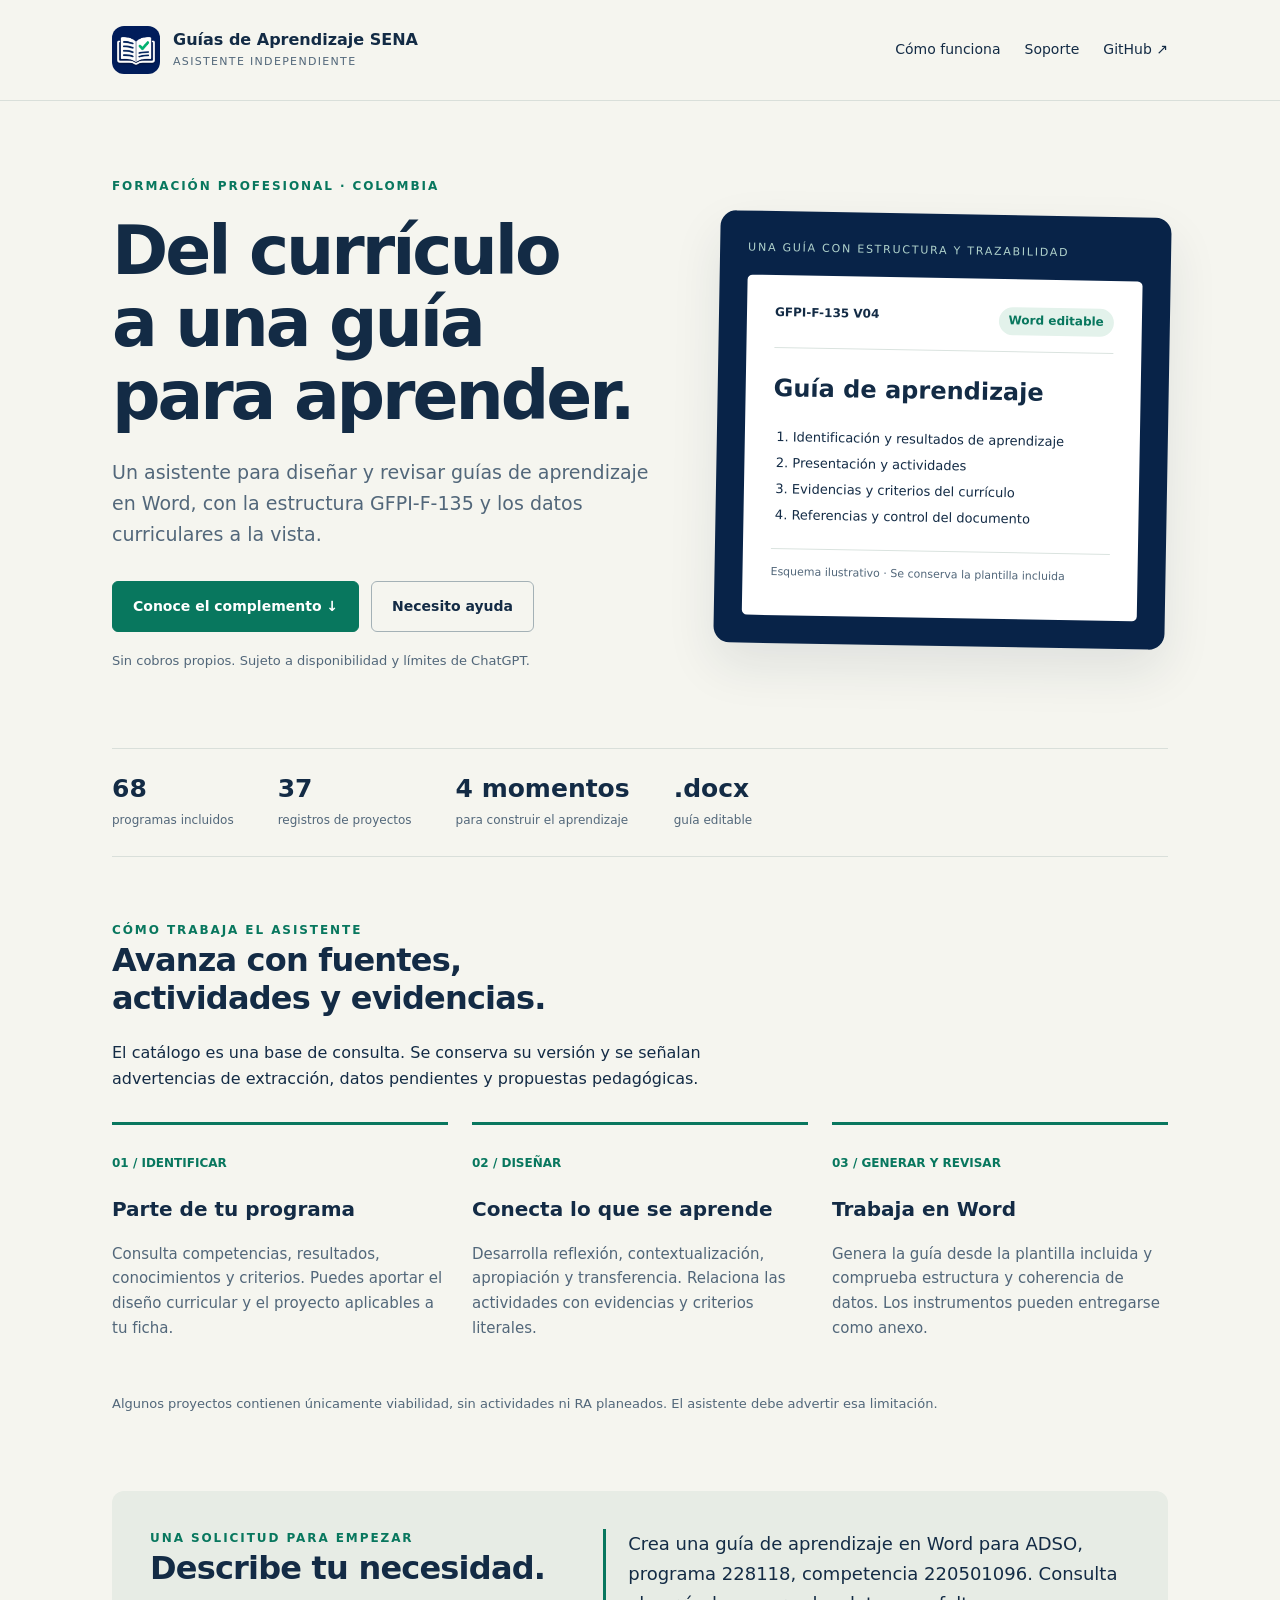
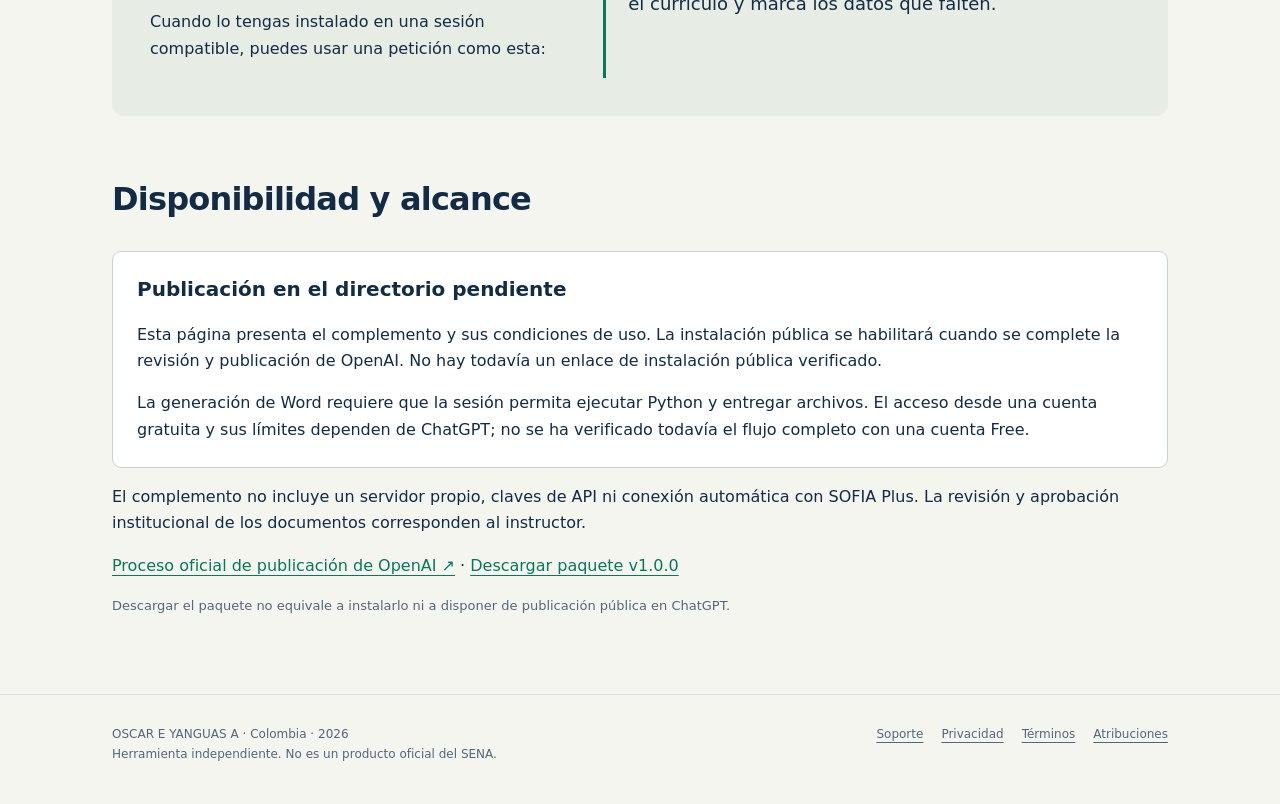
==== docs/index.html @ 2ba4ec91 "Publicar sitio de presentación, soporte, privacidad y términos" ====
<!doctype html>
<html lang="es-CO"><head><meta charset="utf-8"><meta name="viewport" content="width=device-width, initial-scale=1"><title>Inicio · Guías de Aprendizaje SENA</title><meta name="description" content="Complemento independiente para crear y revisar guías GFPI-F-135 en Word. Editor: OSCAR E YANGUAS A. Colombia."><link rel="icon" href="./assets/icon.png"><link rel="stylesheet" href="./assets/styles.css"></head>
<body><a class="skip" href="#contenido">Saltar al contenido</a><header><div class="wrap"><a class="brand" href="./"><img src="./assets/icon.png" width="48" height="48" alt=""><span>Guías de Aprendizaje SENA<small>ASISTENTE INDEPENDIENTE</small></span></a><nav aria-label="Navegación principal"><a href="./#como-funciona">Cómo funciona</a><a href="./soporte.html">Soporte</a><a href="https://github.com/oyanguas82/fpi-sena-complemento-chatgpt-free">GitHub ↗</a></nav></div></header>
<main id="contenido" class="wrap"><div class="hero"><div><div class="eyebrow">Formación profesional · Colombia</div><h1>Del currículo<br>a una guía<br>para aprender.</h1><p class="lead">Un asistente para diseñar y revisar guías de aprendizaje en Word, con la estructura GFPI-F-135 y los datos curriculares a la vista.</p><div class="actions"><a class="button" href="#como-funciona">Conoce el complemento ↓</a><a class="button alt" href="./soporte.html">Necesito ayuda</a></div><p class="fine">Sin cobros propios. Sujeto a disponibilidad y límites de ChatGPT.</p></div><div class="preview" aria-label="Esquema ilustrativo de una guía; no representa un documento generado"><div class="label">Una guía con estructura y trazabilidad</div><div class="sheet"><div class="top"><strong>GFPI-F-135 V04</strong><span class="check">Word editable</span></div><h3>Guía de aprendizaje</h3><ol><li>Identificación y resultados de aprendizaje</li><li>Presentación y actividades</li><li>Evidencias y criterios del currículo</li><li>Referencias y control del documento</li></ol><div class="tag">Esquema ilustrativo · Se conserva la plantilla incluida</div></div></div></div><div class="strip"><div><strong>68</strong><span>programas incluidos</span></div><div><strong>37</strong><span>registros de proyectos</span></div><div><strong>4 momentos</strong><span>para construir el aprendizaje</span></div><div><strong>.docx</strong><span>guía editable</span></div></div>
<section id="como-funciona"><div class="section-head"><div class="eyebrow">Cómo trabaja el asistente</div><h2>Avanza con fuentes,<br>actividades y evidencias.</h2><p>El catálogo es una base de consulta. Se conserva su versión y se señalan advertencias de extracción, datos pendientes y propuestas pedagógicas.</p></div><div class="grid"><div class="step"><span class="number">01 / IDENTIFICAR</span><h3>Parte de tu programa</h3><p>Consulta competencias, resultados, conocimientos y criterios. Puedes aportar el diseño curricular y el proyecto aplicables a tu ficha.</p></div><div class="step"><span class="number">02 / DISEÑAR</span><h3>Conecta lo que se aprende</h3><p>Desarrolla reflexión, contextualización, apropiación y transferencia. Relaciona las actividades con evidencias y criterios literales.</p></div><div class="step"><span class="number">03 / GENERAR Y REVISAR</span><h3>Trabaja en Word</h3><p>Genera la guía desde la plantilla incluida y comprueba estructura y coherencia de datos. Los instrumentos pueden entregarse como anexo.</p></div></div><p class="fine">Algunos proyectos contienen únicamente viabilidad, sin actividades ni RA planeados. El asistente debe advertir esa limitación.</p></section>
<section class="try"><div><div class="eyebrow">Una solicitud para empezar</div><h2>Describe tu necesidad.</h2><p>Cuando lo tengas instalado en una sesión compatible, puedes usar una petición como esta:</p></div><blockquote class="prompt">Crea una guía de aprendizaje en Word para ADSO, programa 228118, competencia 220501096. Consulta el currículo y marca los datos que falten.</blockquote></section>
<section><h2>Disponibilidad y alcance</h2><div class="notice"><h3>Publicación en el directorio pendiente</h3><p>Esta página presenta el complemento y sus condiciones de uso. La instalación pública se habilitará cuando se complete la revisión y publicación de OpenAI. No hay todavía un enlace de instalación pública verificado.</p><p>La generación de Word requiere que la sesión permita ejecutar Python y entregar archivos. El acceso desde una cuenta gratuita y sus límites dependen de ChatGPT; no se ha verificado todavía el flujo completo con una cuenta Free.</p></div><p>El complemento no incluye un servidor propio, claves de API ni conexión automática con SOFIA Plus. La revisión y aprobación institucional de los documentos corresponden al instructor.</p><p><a href="https://developers.openai.com/plugins/deploy/submission">Proceso oficial de publicación de OpenAI ↗</a> · <a href="./descargas/guia-aprendizaje-sena-chatgpt-1.0.0.zip">Descargar paquete v1.0.0</a></p><p class="fine">Descargar el paquete no equivale a instalarlo ni a disponer de publicación pública en ChatGPT.</p></section></main>
<footer><div class="wrap"><span>OSCAR E YANGUAS A · Colombia · 2026<br>Herramienta independiente. No es un producto oficial del SENA.</span><div class="footer-links"><a href="./soporte.html">Soporte</a><a href="./privacidad.html">Privacidad</a><a href="./terminos.html">Términos</a><a href="https://github.com/oyanguas82/fpi-sena-complemento-chatgpt-free/blob/main/NOTICE.md">Atribuciones</a></div></div></footer></body></html>
---- docs/assets/styles.css ----
:root{color-scheme:light;--ink:#132b45;--muted:#52677a;--paper:#f5f5ef;--green:#08775e;--line:#d9dfda;--navy:#082348;font-family:Inter,Segoe UI,system-ui,sans-serif}
*{box-sizing:border-box}body{margin:0;background:var(--paper);color:var(--ink);line-height:1.65}a{color:var(--green);text-underline-offset:4px}a:hover{text-decoration-thickness:2px}a:focus-visible,button:focus-visible{outline:3px solid #d59526;outline-offset:5px}.wrap{max-width:1120px;margin:auto;padding:0 32px}.skip{position:absolute;top:-70px;background:white;padding:10px;z-index:5}.skip:focus{top:10px}header{border-bottom:1px solid var(--line)}header .wrap{display:flex;align-items:center;justify-content:space-between;gap:24px;min-height:100px}.brand{display:flex;align-items:center;gap:13px;color:var(--ink);text-decoration:none;font-weight:760;line-height:1.3}.brand img{width:48px;height:48px;border-radius:12px}.brand small{display:block;font-size:11px;letter-spacing:.12em;font-weight:500;color:var(--muted);margin-top:4px}nav{display:flex;gap:24px;font-size:14px}nav a{color:var(--ink);text-decoration:none}.hero{display:grid;grid-template-columns:1.2fr 1fr;gap:64px;padding:76px 0 64px;align-items:center}.eyebrow{text-transform:uppercase;font-size:12px;letter-spacing:.16em;font-weight:750;color:var(--green)}h1{font-size:clamp(40px,5.3vw,68px);line-height:1.07;letter-spacing:-.045em;margin:18px 0 24px;font-weight:760}h2{font-size:32px;line-height:1.2;letter-spacing:-.025em;margin:0 0 22px}h3{font-size:20px;line-height:1.3}.lead{font-size:19px;color:var(--muted);max-width:580px}.actions{display:flex;gap:12px;flex-wrap:wrap;margin:30px 0 18px}.button{display:inline-flex;align-items:center;justify-content:center;padding:13px 20px;border-radius:6px;background:var(--green);color:#fff;text-decoration:none;font-size:14px;font-weight:650;border:1px solid var(--green)}.button.alt{background:transparent;color:var(--ink);border-color:#a4b1b6}.fine{font-size:13px;color:var(--muted)}.preview{background:var(--navy);border-radius:16px;padding:28px;box-shadow:0 22px 50px #102b4518;transform:rotate(1deg)}.preview .label{color:#b1d3cc;font-size:11px;text-transform:uppercase;letter-spacing:.16em;margin-bottom:18px}.sheet{background:#fff;border-radius:5px;padding:28px;min-height:340px}.sheet .top{display:flex;justify-content:space-between;gap:16px;border-bottom:1px solid #dae3df;padding-bottom:16px;font-size:12px}.sheet .check{background:#e3f2eb;color:#08775e;border-radius:20px;padding:4px 10px;font-weight:700;white-space:nowrap}.sheet h3{font-size:24px;margin:25px 0 20px}.sheet ol{padding-left:20px;font-size:13px;line-height:2}.sheet .tag{margin-top:20px;border-top:1px solid #dae3df;padding-top:14px;font-size:11px;color:#52677a}.strip{display:flex;gap:44px;border-top:1px solid var(--line);border-bottom:1px solid var(--line);padding:24px 0}.strip strong{display:block;font-size:25px;line-height:1.3}.strip span{font-size:12px;color:var(--muted)}section{padding:64px 0}.section-head{max-width:640px;margin-bottom:30px}.grid{display:grid;grid-template-columns:repeat(3,1fr);gap:24px}.step{border-top:3px solid var(--green);padding:24px 0}.step .number{font-size:12px;font-weight:750;color:var(--green)}.step p{font-size:15px;color:var(--muted)}.try{display:grid;grid-template-columns:1fr 1.3fr;gap:48px;background:#e7ece5;padding:38px;border-radius:12px}.prompt{border-left:3px solid var(--green);padding:0 0 0 22px;font-size:18px;margin:0}.notice{border:1px solid #c7d6ca;border-radius:9px;padding:24px;background:#fff;margin-top:32px}.notice h3{margin-top:0}.notice p:last-child{margin-bottom:0}.article{max-width:790px;padding:60px 0 90px}.article h1{font-size:46px}.article h2{font-size:24px;margin-top:40px}.article p,.article li{color:#354d61}.article ul,.article ol{padding-left:22px}.article .notice{font-size:15px}footer{border-top:1px solid var(--line);padding:30px 0 40px;font-size:12px;color:var(--muted)}footer .wrap{display:flex;justify-content:space-between;gap:24px;flex-wrap:wrap}footer a{color:var(--muted)}.footer-links{display:flex;gap:18px;flex-wrap:wrap}code{font-size:.9em;background:#e6ebe5;padding:2px 5px;border-radius:4px;overflow-wrap:anywhere}
@media(max-width:760px){.wrap{padding:0 22px}header .wrap{align-items:flex-start;flex-direction:column;gap:16px;padding-top:22px;padding-bottom:22px}nav{gap:18px;flex-wrap:wrap}.hero{grid-template-columns:1fr;gap:35px;padding:44px 0}.preview{transform:none;padding:18px}.sheet{min-height:auto;padding:24px}.strip{gap:22px;justify-content:space-between;flex-wrap:wrap}.strip strong{font-size:22px}.grid,.try{grid-template-columns:1fr}.try{padding:25px;gap:20px}section{padding:44px 0}.article{padding-top:36px}.article h1{font-size:36px}footer .wrap{flex-direction:column}h1{font-size:46px}}
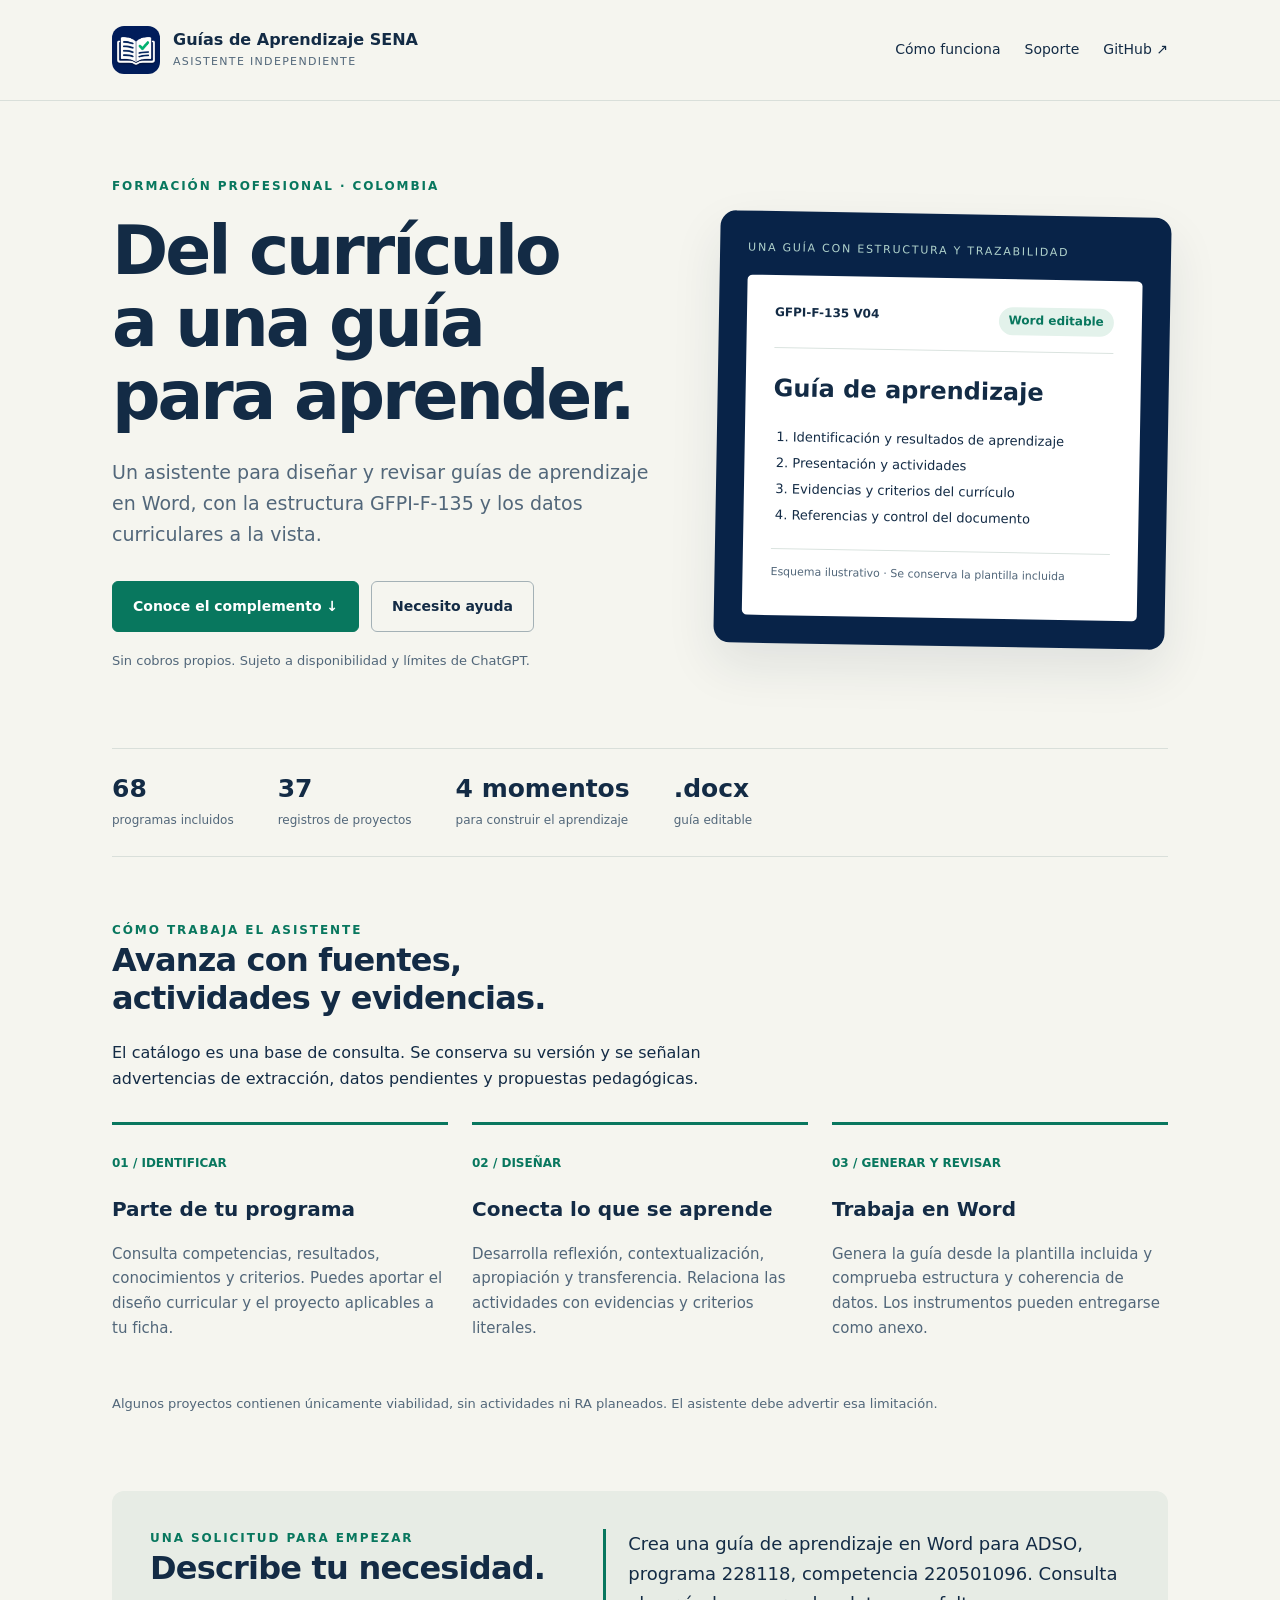
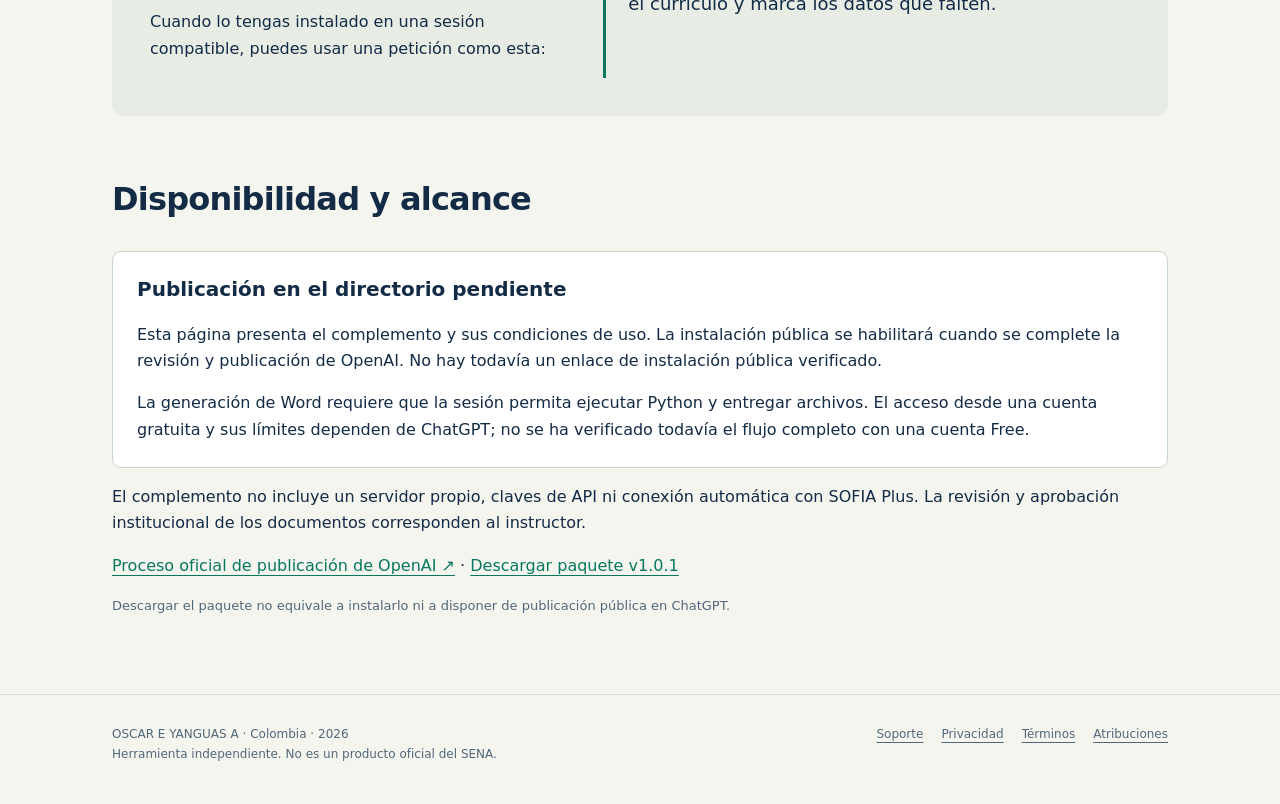
==== commit 15574df6: "Publicar paquete 1.0.1 con recuperación de recursos para el chat web" ====
--- a/docs/index.html
+++ b/docs/index.html
@@ -4,5 +4,5 @@
 <main id="contenido" class="wrap"><div class="hero"><div><div class="eyebrow">Formación profesional · Colombia</div><h1>Del currículo<br>a una guía<br>para aprender.</h1><p class="lead">Un asistente para diseñar y revisar guías de aprendizaje en Word, con la estructura GFPI-F-135 y los datos curriculares a la vista.</p><div class="actions"><a class="button" href="#como-funciona">Conoce el complemento ↓</a><a class="button alt" href="./soporte.html">Necesito ayuda</a></div><p class="fine">Sin cobros propios. Sujeto a disponibilidad y límites de ChatGPT.</p></div><div class="preview" aria-label="Esquema ilustrativo de una guía; no representa un documento generado"><div class="label">Una guía con estructura y trazabilidad</div><div class="sheet"><div class="top"><strong>GFPI-F-135 V04</strong><span class="check">Word editable</span></div><h3>Guía de aprendizaje</h3><ol><li>Identificación y resultados de aprendizaje</li><li>Presentación y actividades</li><li>Evidencias y criterios del currículo</li><li>Referencias y control del documento</li></ol><div class="tag">Esquema ilustrativo · Se conserva la plantilla incluida</div></div></div></div><div class="strip"><div><strong>68</strong><span>programas incluidos</span></div><div><strong>37</strong><span>registros de proyectos</span></div><div><strong>4 momentos</strong><span>para construir el aprendizaje</span></div><div><strong>.docx</strong><span>guía editable</span></div></div>
 <section id="como-funciona"><div class="section-head"><div class="eyebrow">Cómo trabaja el asistente</div><h2>Avanza con fuentes,<br>actividades y evidencias.</h2><p>El catálogo es una base de consulta. Se conserva su versión y se señalan advertencias de extracción, datos pendientes y propuestas pedagógicas.</p></div><div class="grid"><div class="step"><span class="number">01 / IDENTIFICAR</span><h3>Parte de tu programa</h3><p>Consulta competencias, resultados, conocimientos y criterios. Puedes aportar el diseño curricular y el proyecto aplicables a tu ficha.</p></div><div class="step"><span class="number">02 / DISEÑAR</span><h3>Conecta lo que se aprende</h3><p>Desarrolla reflexión, contextualización, apropiación y transferencia. Relaciona las actividades con evidencias y criterios literales.</p></div><div class="step"><span class="number">03 / GENERAR Y REVISAR</span><h3>Trabaja en Word</h3><p>Genera la guía desde la plantilla incluida y comprueba estructura y coherencia de datos. Los instrumentos pueden entregarse como anexo.</p></div></div><p class="fine">Algunos proyectos contienen únicamente viabilidad, sin actividades ni RA planeados. El asistente debe advertir esa limitación.</p></section>
 <section class="try"><div><div class="eyebrow">Una solicitud para empezar</div><h2>Describe tu necesidad.</h2><p>Cuando lo tengas instalado en una sesión compatible, puedes usar una petición como esta:</p></div><blockquote class="prompt">Crea una guía de aprendizaje en Word para ADSO, programa 228118, competencia 220501096. Consulta el currículo y marca los datos que falten.</blockquote></section>
-<section><h2>Disponibilidad y alcance</h2><div class="notice"><h3>Publicación en el directorio pendiente</h3><p>Esta página presenta el complemento y sus condiciones de uso. La instalación pública se habilitará cuando se complete la revisión y publicación de OpenAI. No hay todavía un enlace de instalación pública verificado.</p><p>La generación de Word requiere que la sesión permita ejecutar Python y entregar archivos. El acceso desde una cuenta gratuita y sus límites dependen de ChatGPT; no se ha verificado todavía el flujo completo con una cuenta Free.</p></div><p>El complemento no incluye un servidor propio, claves de API ni conexión automática con SOFIA Plus. La revisión y aprobación institucional de los documentos corresponden al instructor.</p><p><a href="https://developers.openai.com/plugins/deploy/submission">Proceso oficial de publicación de OpenAI ↗</a> · <a href="./descargas/guia-aprendizaje-sena-chatgpt-1.0.0.zip">Descargar paquete v1.0.0</a></p><p class="fine">Descargar el paquete no equivale a instalarlo ni a disponer de publicación pública en ChatGPT.</p></section></main>
+<section><h2>Disponibilidad y alcance</h2><div class="notice"><h3>Publicación en el directorio pendiente</h3><p>Esta página presenta el complemento y sus condiciones de uso. La instalación pública se habilitará cuando se complete la revisión y publicación de OpenAI. No hay todavía un enlace de instalación pública verificado.</p><p>La generación de Word requiere que la sesión permita ejecutar Python y entregar archivos. El acceso desde una cuenta gratuita y sus límites dependen de ChatGPT; no se ha verificado todavía el flujo completo con una cuenta Free.</p></div><p>El complemento no incluye un servidor propio, claves de API ni conexión automática con SOFIA Plus. La revisión y aprobación institucional de los documentos corresponden al instructor.</p><p><a href="https://developers.openai.com/plugins/deploy/submission">Proceso oficial de publicación de OpenAI ↗</a> · <a href="./descargas/guia-aprendizaje-sena-chatgpt-1.0.1.zip">Descargar paquete v1.0.1</a></p><p class="fine">Descargar el paquete no equivale a instalarlo ni a disponer de publicación pública en ChatGPT.</p></section></main>
 <footer><div class="wrap"><span>OSCAR E YANGUAS A · Colombia · 2026<br>Herramienta independiente. No es un producto oficial del SENA.</span><div class="footer-links"><a href="./soporte.html">Soporte</a><a href="./privacidad.html">Privacidad</a><a href="./terminos.html">Términos</a><a href="https://github.com/oyanguas82/fpi-sena-complemento-chatgpt-free/blob/main/NOTICE.md">Atribuciones</a></div></div></footer></body></html>
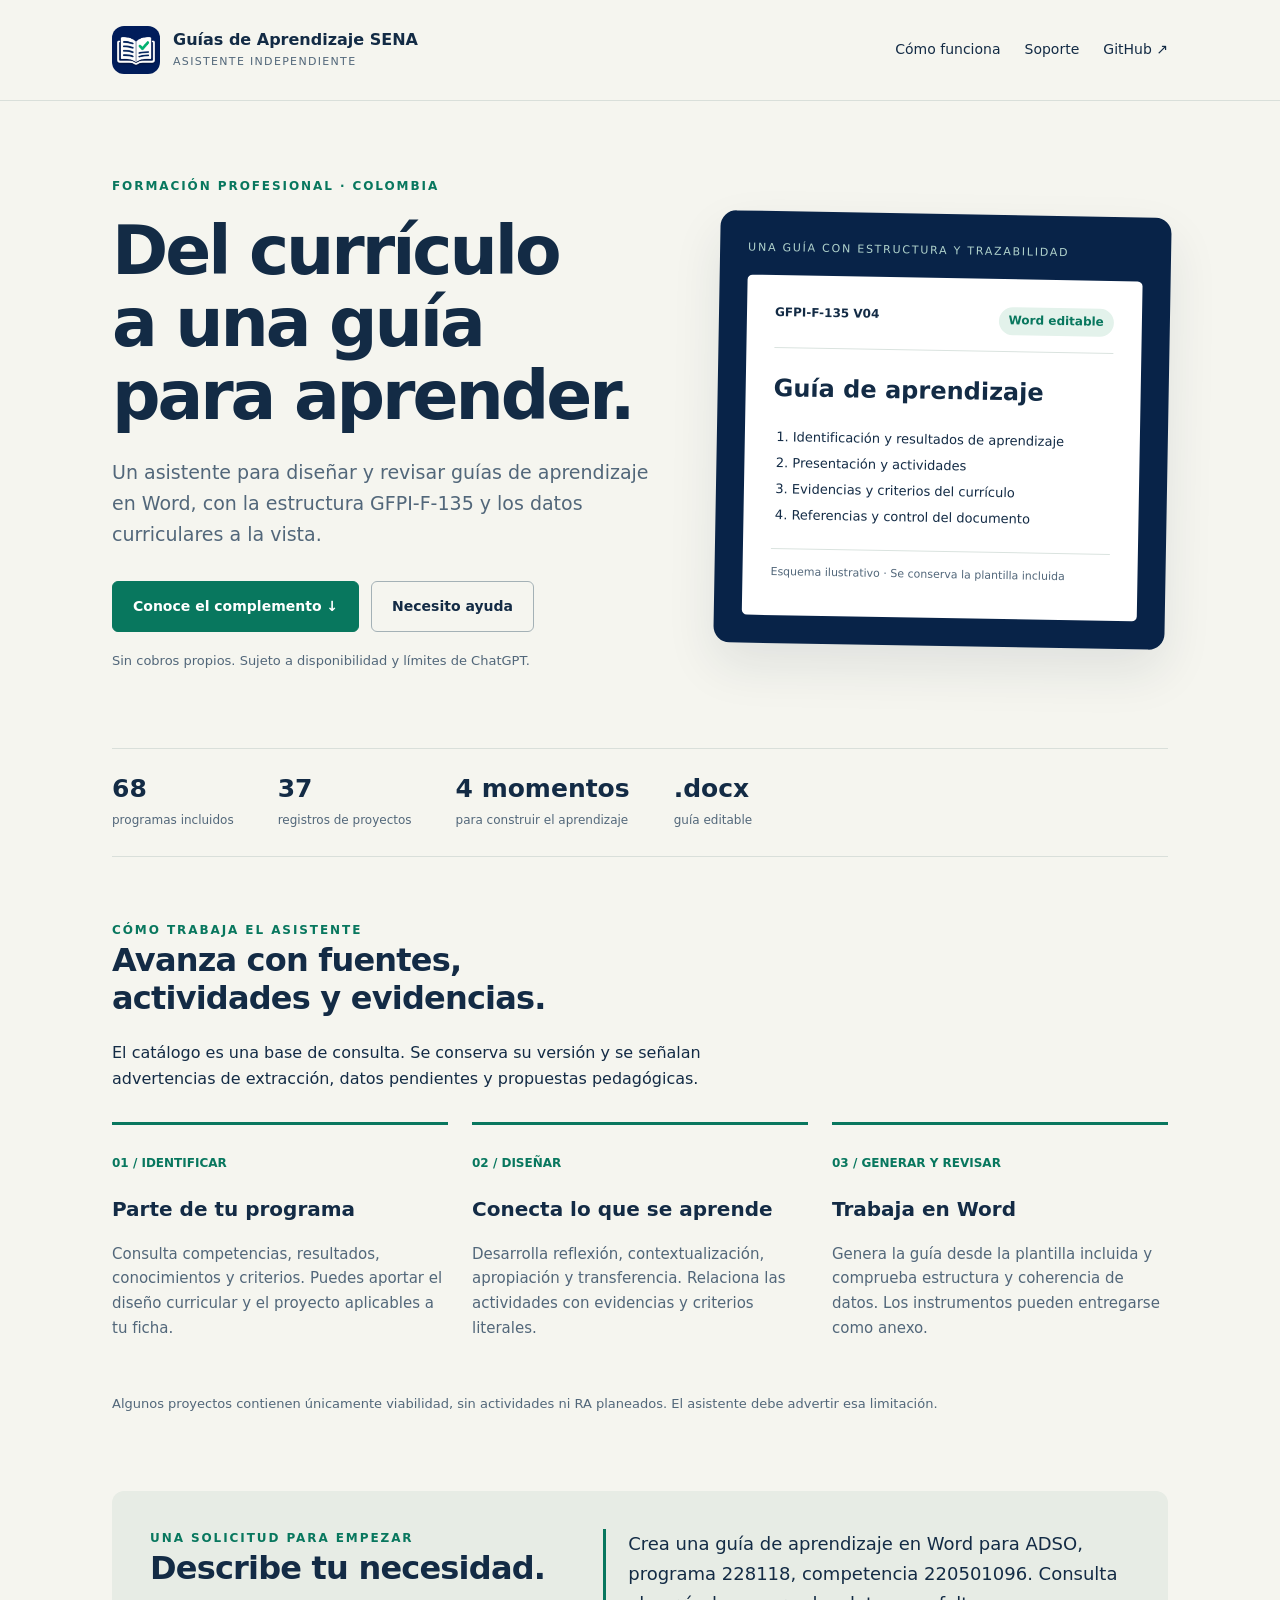
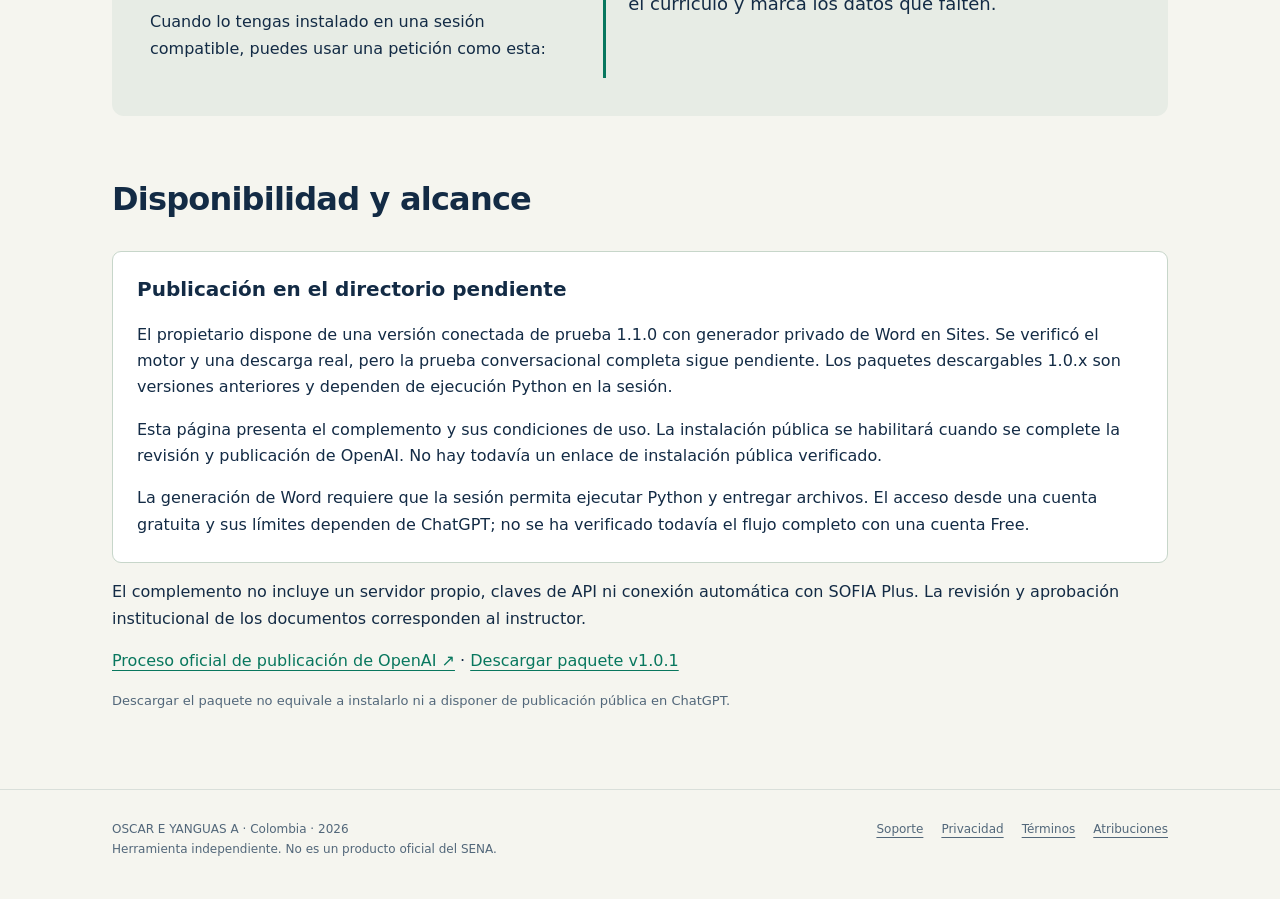
==== commit 4602b92a: "Aclarar límites de los paquetes locales y prueba privada del motor Word" ====
--- a/docs/index.html
+++ b/docs/index.html
@@ -4,5 +4,5 @@
 <main id="contenido" class="wrap"><div class="hero"><div><div class="eyebrow">Formación profesional · Colombia</div><h1>Del currículo<br>a una guía<br>para aprender.</h1><p class="lead">Un asistente para diseñar y revisar guías de aprendizaje en Word, con la estructura GFPI-F-135 y los datos curriculares a la vista.</p><div class="actions"><a class="button" href="#como-funciona">Conoce el complemento ↓</a><a class="button alt" href="./soporte.html">Necesito ayuda</a></div><p class="fine">Sin cobros propios. Sujeto a disponibilidad y límites de ChatGPT.</p></div><div class="preview" aria-label="Esquema ilustrativo de una guía; no representa un documento generado"><div class="label">Una guía con estructura y trazabilidad</div><div class="sheet"><div class="top"><strong>GFPI-F-135 V04</strong><span class="check">Word editable</span></div><h3>Guía de aprendizaje</h3><ol><li>Identificación y resultados de aprendizaje</li><li>Presentación y actividades</li><li>Evidencias y criterios del currículo</li><li>Referencias y control del documento</li></ol><div class="tag">Esquema ilustrativo · Se conserva la plantilla incluida</div></div></div></div><div class="strip"><div><strong>68</strong><span>programas incluidos</span></div><div><strong>37</strong><span>registros de proyectos</span></div><div><strong>4 momentos</strong><span>para construir el aprendizaje</span></div><div><strong>.docx</strong><span>guía editable</span></div></div>
 <section id="como-funciona"><div class="section-head"><div class="eyebrow">Cómo trabaja el asistente</div><h2>Avanza con fuentes,<br>actividades y evidencias.</h2><p>El catálogo es una base de consulta. Se conserva su versión y se señalan advertencias de extracción, datos pendientes y propuestas pedagógicas.</p></div><div class="grid"><div class="step"><span class="number">01 / IDENTIFICAR</span><h3>Parte de tu programa</h3><p>Consulta competencias, resultados, conocimientos y criterios. Puedes aportar el diseño curricular y el proyecto aplicables a tu ficha.</p></div><div class="step"><span class="number">02 / DISEÑAR</span><h3>Conecta lo que se aprende</h3><p>Desarrolla reflexión, contextualización, apropiación y transferencia. Relaciona las actividades con evidencias y criterios literales.</p></div><div class="step"><span class="number">03 / GENERAR Y REVISAR</span><h3>Trabaja en Word</h3><p>Genera la guía desde la plantilla incluida y comprueba estructura y coherencia de datos. Los instrumentos pueden entregarse como anexo.</p></div></div><p class="fine">Algunos proyectos contienen únicamente viabilidad, sin actividades ni RA planeados. El asistente debe advertir esa limitación.</p></section>
 <section class="try"><div><div class="eyebrow">Una solicitud para empezar</div><h2>Describe tu necesidad.</h2><p>Cuando lo tengas instalado en una sesión compatible, puedes usar una petición como esta:</p></div><blockquote class="prompt">Crea una guía de aprendizaje en Word para ADSO, programa 228118, competencia 220501096. Consulta el currículo y marca los datos que falten.</blockquote></section>
-<section><h2>Disponibilidad y alcance</h2><div class="notice"><h3>Publicación en el directorio pendiente</h3><p>Esta página presenta el complemento y sus condiciones de uso. La instalación pública se habilitará cuando se complete la revisión y publicación de OpenAI. No hay todavía un enlace de instalación pública verificado.</p><p>La generación de Word requiere que la sesión permita ejecutar Python y entregar archivos. El acceso desde una cuenta gratuita y sus límites dependen de ChatGPT; no se ha verificado todavía el flujo completo con una cuenta Free.</p></div><p>El complemento no incluye un servidor propio, claves de API ni conexión automática con SOFIA Plus. La revisión y aprobación institucional de los documentos corresponden al instructor.</p><p><a href="https://developers.openai.com/plugins/deploy/submission">Proceso oficial de publicación de OpenAI ↗</a> · <a href="./descargas/guia-aprendizaje-sena-chatgpt-1.0.1.zip">Descargar paquete v1.0.1</a></p><p class="fine">Descargar el paquete no equivale a instalarlo ni a disponer de publicación pública en ChatGPT.</p></section></main>
+<section><h2>Disponibilidad y alcance</h2><div class="notice"><h3>Publicación en el directorio pendiente</h3><p>El propietario dispone de una versión conectada de prueba 1.1.0 con generador privado de Word en Sites. Se verificó el motor y una descarga real, pero la prueba conversacional completa sigue pendiente. Los paquetes descargables 1.0.x son versiones anteriores y dependen de ejecución Python en la sesión.</p><p>Esta página presenta el complemento y sus condiciones de uso. La instalación pública se habilitará cuando se complete la revisión y publicación de OpenAI. No hay todavía un enlace de instalación pública verificado.</p><p>La generación de Word requiere que la sesión permita ejecutar Python y entregar archivos. El acceso desde una cuenta gratuita y sus límites dependen de ChatGPT; no se ha verificado todavía el flujo completo con una cuenta Free.</p></div><p>El complemento no incluye un servidor propio, claves de API ni conexión automática con SOFIA Plus. La revisión y aprobación institucional de los documentos corresponden al instructor.</p><p><a href="https://developers.openai.com/plugins/deploy/submission">Proceso oficial de publicación de OpenAI ↗</a> · <a href="./descargas/guia-aprendizaje-sena-chatgpt-1.0.1.zip">Descargar paquete v1.0.1</a></p><p class="fine">Descargar el paquete no equivale a instalarlo ni a disponer de publicación pública en ChatGPT.</p></section></main>
 <footer><div class="wrap"><span>OSCAR E YANGUAS A · Colombia · 2026<br>Herramienta independiente. No es un producto oficial del SENA.</span><div class="footer-links"><a href="./soporte.html">Soporte</a><a href="./privacidad.html">Privacidad</a><a href="./terminos.html">Términos</a><a href="https://github.com/oyanguas82/fpi-sena-complemento-chatgpt-free/blob/main/NOTICE.md">Atribuciones</a></div></div></footer></body></html>
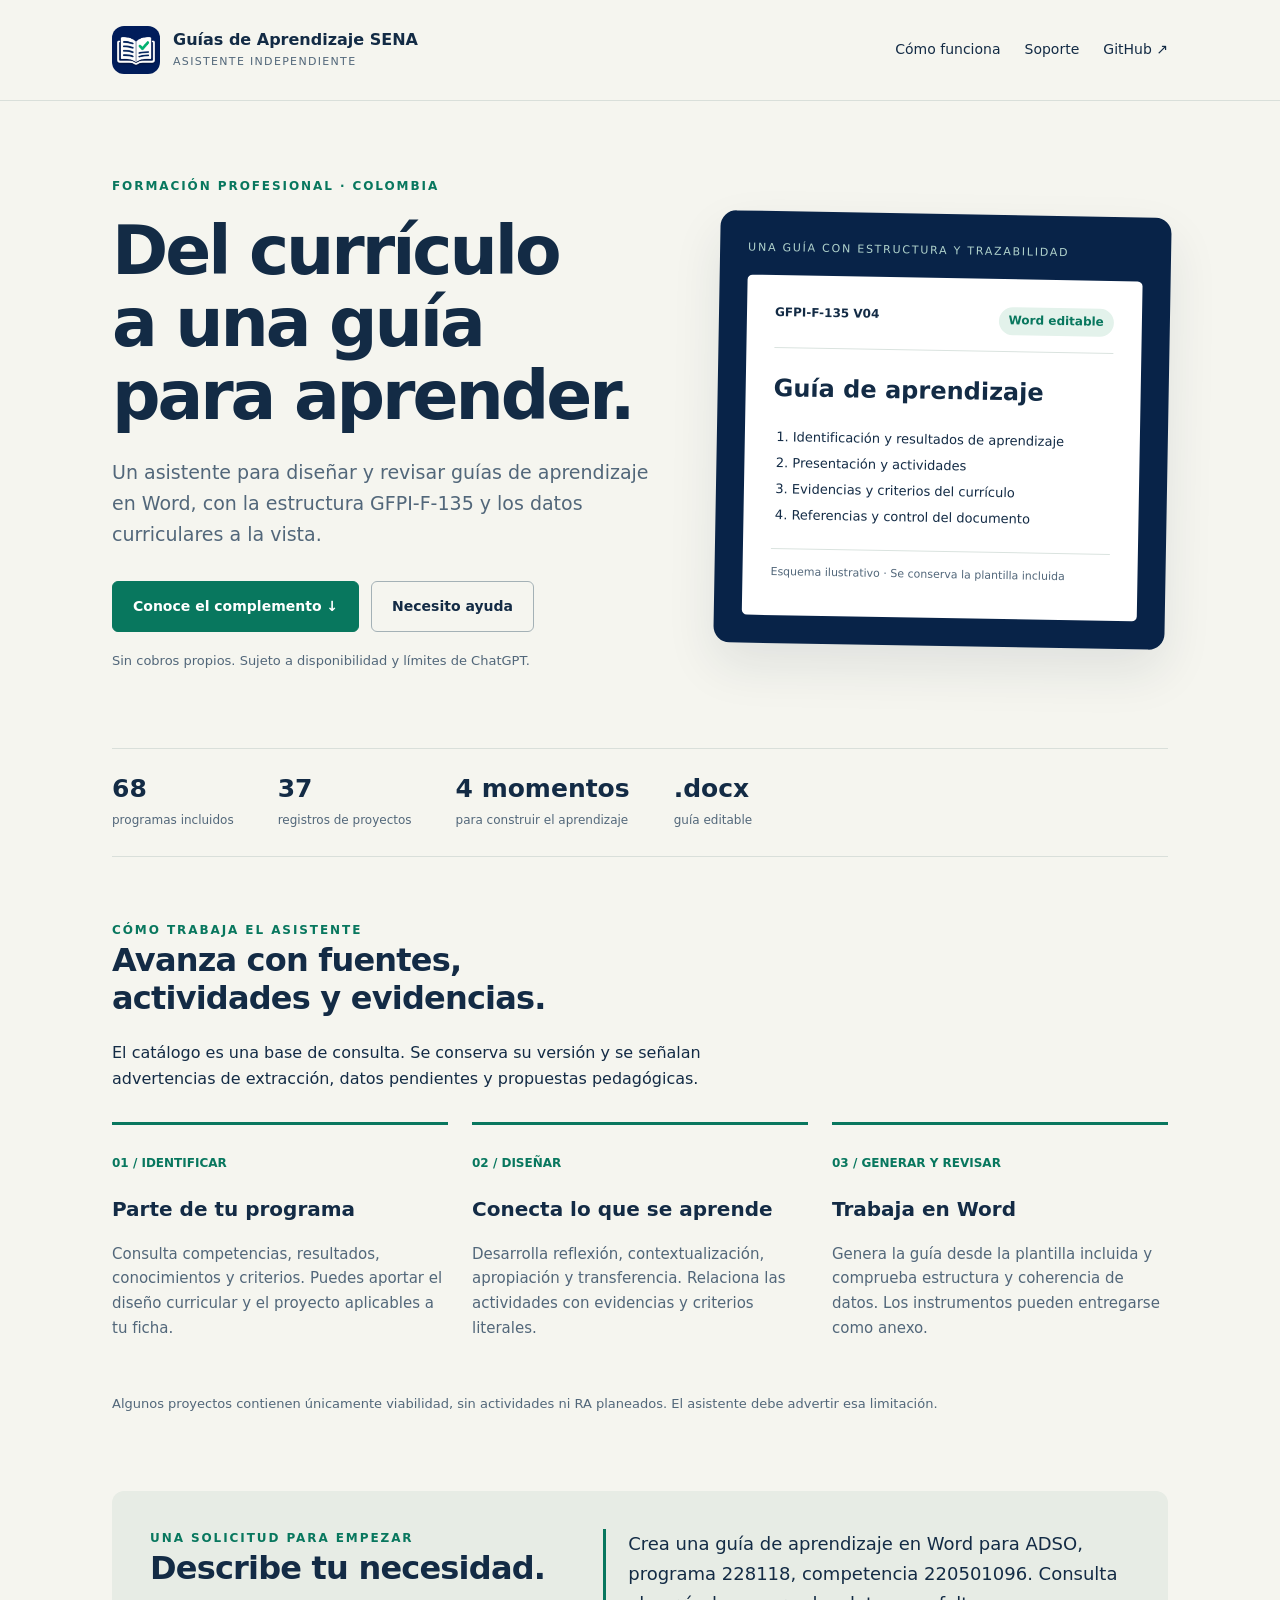
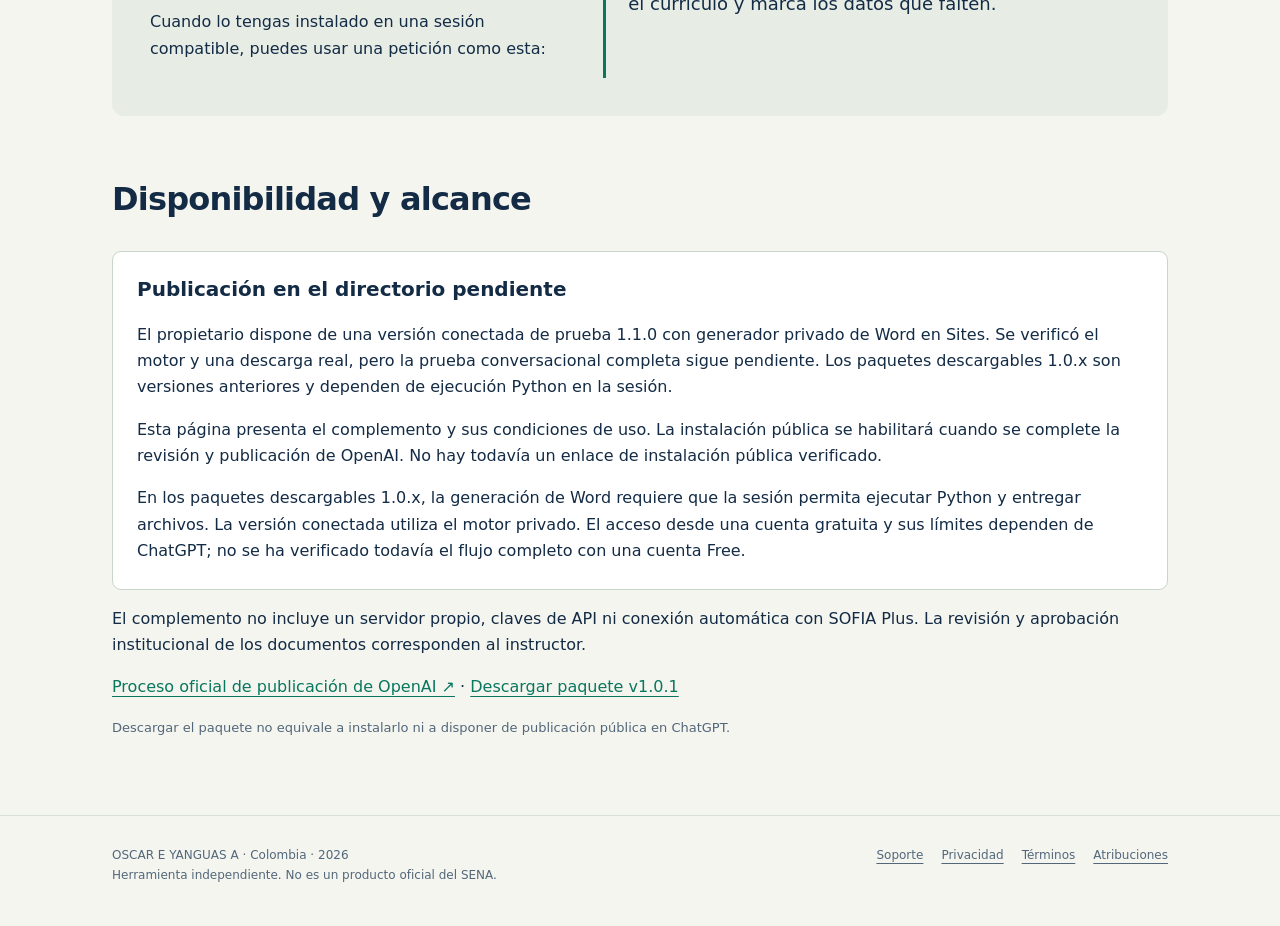
==== commit 2037eccf: "Precisar las diferencias entre la versión local y la conectada" ====
--- a/docs/index.html
+++ b/docs/index.html
@@ -4,5 +4,5 @@
 <main id="contenido" class="wrap"><div class="hero"><div><div class="eyebrow">Formación profesional · Colombia</div><h1>Del currículo<br>a una guía<br>para aprender.</h1><p class="lead">Un asistente para diseñar y revisar guías de aprendizaje en Word, con la estructura GFPI-F-135 y los datos curriculares a la vista.</p><div class="actions"><a class="button" href="#como-funciona">Conoce el complemento ↓</a><a class="button alt" href="./soporte.html">Necesito ayuda</a></div><p class="fine">Sin cobros propios. Sujeto a disponibilidad y límites de ChatGPT.</p></div><div class="preview" aria-label="Esquema ilustrativo de una guía; no representa un documento generado"><div class="label">Una guía con estructura y trazabilidad</div><div class="sheet"><div class="top"><strong>GFPI-F-135 V04</strong><span class="check">Word editable</span></div><h3>Guía de aprendizaje</h3><ol><li>Identificación y resultados de aprendizaje</li><li>Presentación y actividades</li><li>Evidencias y criterios del currículo</li><li>Referencias y control del documento</li></ol><div class="tag">Esquema ilustrativo · Se conserva la plantilla incluida</div></div></div></div><div class="strip"><div><strong>68</strong><span>programas incluidos</span></div><div><strong>37</strong><span>registros de proyectos</span></div><div><strong>4 momentos</strong><span>para construir el aprendizaje</span></div><div><strong>.docx</strong><span>guía editable</span></div></div>
 <section id="como-funciona"><div class="section-head"><div class="eyebrow">Cómo trabaja el asistente</div><h2>Avanza con fuentes,<br>actividades y evidencias.</h2><p>El catálogo es una base de consulta. Se conserva su versión y se señalan advertencias de extracción, datos pendientes y propuestas pedagógicas.</p></div><div class="grid"><div class="step"><span class="number">01 / IDENTIFICAR</span><h3>Parte de tu programa</h3><p>Consulta competencias, resultados, conocimientos y criterios. Puedes aportar el diseño curricular y el proyecto aplicables a tu ficha.</p></div><div class="step"><span class="number">02 / DISEÑAR</span><h3>Conecta lo que se aprende</h3><p>Desarrolla reflexión, contextualización, apropiación y transferencia. Relaciona las actividades con evidencias y criterios literales.</p></div><div class="step"><span class="number">03 / GENERAR Y REVISAR</span><h3>Trabaja en Word</h3><p>Genera la guía desde la plantilla incluida y comprueba estructura y coherencia de datos. Los instrumentos pueden entregarse como anexo.</p></div></div><p class="fine">Algunos proyectos contienen únicamente viabilidad, sin actividades ni RA planeados. El asistente debe advertir esa limitación.</p></section>
 <section class="try"><div><div class="eyebrow">Una solicitud para empezar</div><h2>Describe tu necesidad.</h2><p>Cuando lo tengas instalado en una sesión compatible, puedes usar una petición como esta:</p></div><blockquote class="prompt">Crea una guía de aprendizaje en Word para ADSO, programa 228118, competencia 220501096. Consulta el currículo y marca los datos que falten.</blockquote></section>
-<section><h2>Disponibilidad y alcance</h2><div class="notice"><h3>Publicación en el directorio pendiente</h3><p>El propietario dispone de una versión conectada de prueba 1.1.0 con generador privado de Word en Sites. Se verificó el motor y una descarga real, pero la prueba conversacional completa sigue pendiente. Los paquetes descargables 1.0.x son versiones anteriores y dependen de ejecución Python en la sesión.</p><p>Esta página presenta el complemento y sus condiciones de uso. La instalación pública se habilitará cuando se complete la revisión y publicación de OpenAI. No hay todavía un enlace de instalación pública verificado.</p><p>La generación de Word requiere que la sesión permita ejecutar Python y entregar archivos. El acceso desde una cuenta gratuita y sus límites dependen de ChatGPT; no se ha verificado todavía el flujo completo con una cuenta Free.</p></div><p>El complemento no incluye un servidor propio, claves de API ni conexión automática con SOFIA Plus. La revisión y aprobación institucional de los documentos corresponden al instructor.</p><p><a href="https://developers.openai.com/plugins/deploy/submission">Proceso oficial de publicación de OpenAI ↗</a> · <a href="./descargas/guia-aprendizaje-sena-chatgpt-1.0.1.zip">Descargar paquete v1.0.1</a></p><p class="fine">Descargar el paquete no equivale a instalarlo ni a disponer de publicación pública en ChatGPT.</p></section></main>
+<section><h2>Disponibilidad y alcance</h2><div class="notice"><h3>Publicación en el directorio pendiente</h3><p>El propietario dispone de una versión conectada de prueba 1.1.0 con generador privado de Word en Sites. Se verificó el motor y una descarga real, pero la prueba conversacional completa sigue pendiente. Los paquetes descargables 1.0.x son versiones anteriores y dependen de ejecución Python en la sesión.</p><p>Esta página presenta el complemento y sus condiciones de uso. La instalación pública se habilitará cuando se complete la revisión y publicación de OpenAI. No hay todavía un enlace de instalación pública verificado.</p><p>En los paquetes descargables 1.0.x, la generación de Word requiere que la sesión permita ejecutar Python y entregar archivos. La versión conectada utiliza el motor privado. El acceso desde una cuenta gratuita y sus límites dependen de ChatGPT; no se ha verificado todavía el flujo completo con una cuenta Free.</p></div><p>El complemento no incluye un servidor propio, claves de API ni conexión automática con SOFIA Plus. La revisión y aprobación institucional de los documentos corresponden al instructor.</p><p><a href="https://developers.openai.com/plugins/deploy/submission">Proceso oficial de publicación de OpenAI ↗</a> · <a href="./descargas/guia-aprendizaje-sena-chatgpt-1.0.1.zip">Descargar paquete v1.0.1</a></p><p class="fine">Descargar el paquete no equivale a instalarlo ni a disponer de publicación pública en ChatGPT.</p></section></main>
 <footer><div class="wrap"><span>OSCAR E YANGUAS A · Colombia · 2026<br>Herramienta independiente. No es un producto oficial del SENA.</span><div class="footer-links"><a href="./soporte.html">Soporte</a><a href="./privacidad.html">Privacidad</a><a href="./terminos.html">Términos</a><a href="https://github.com/oyanguas82/fpi-sena-complemento-chatgpt-free/blob/main/NOTICE.md">Atribuciones</a></div></div></footer></body></html>
